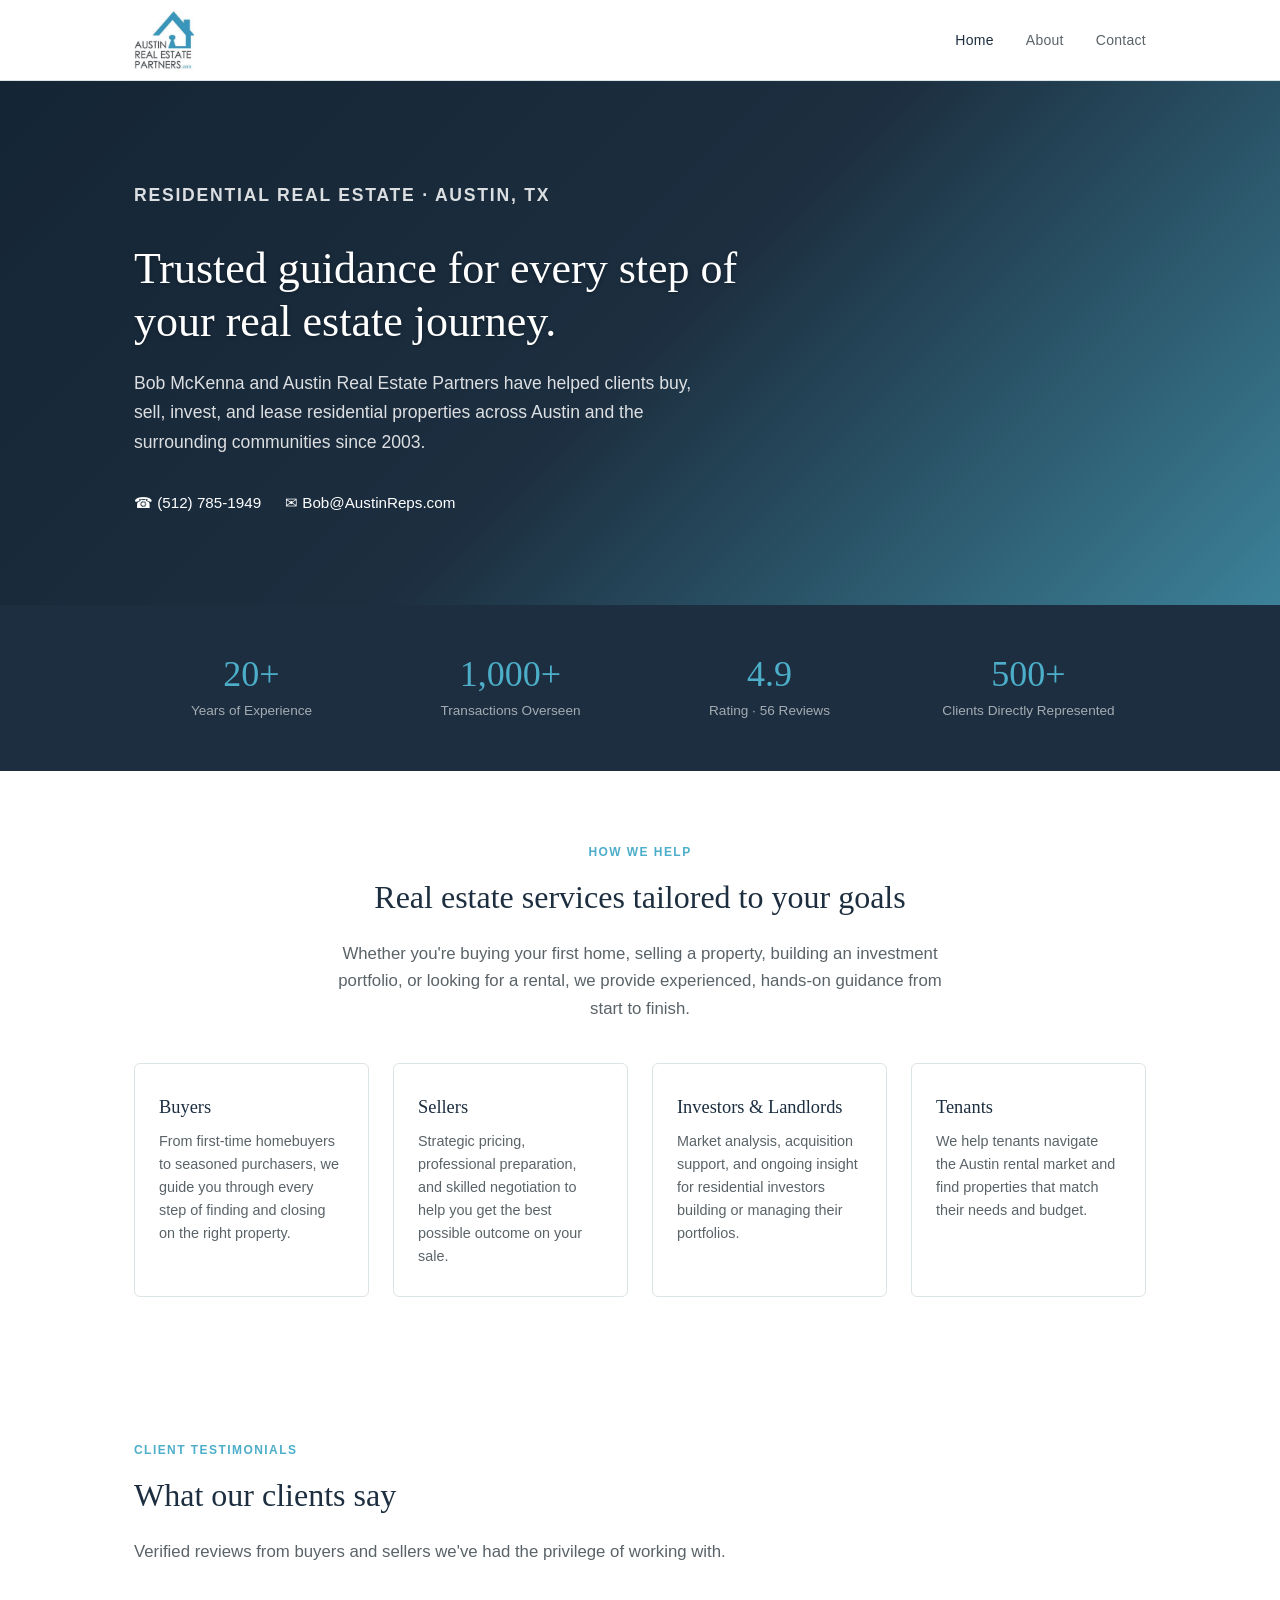
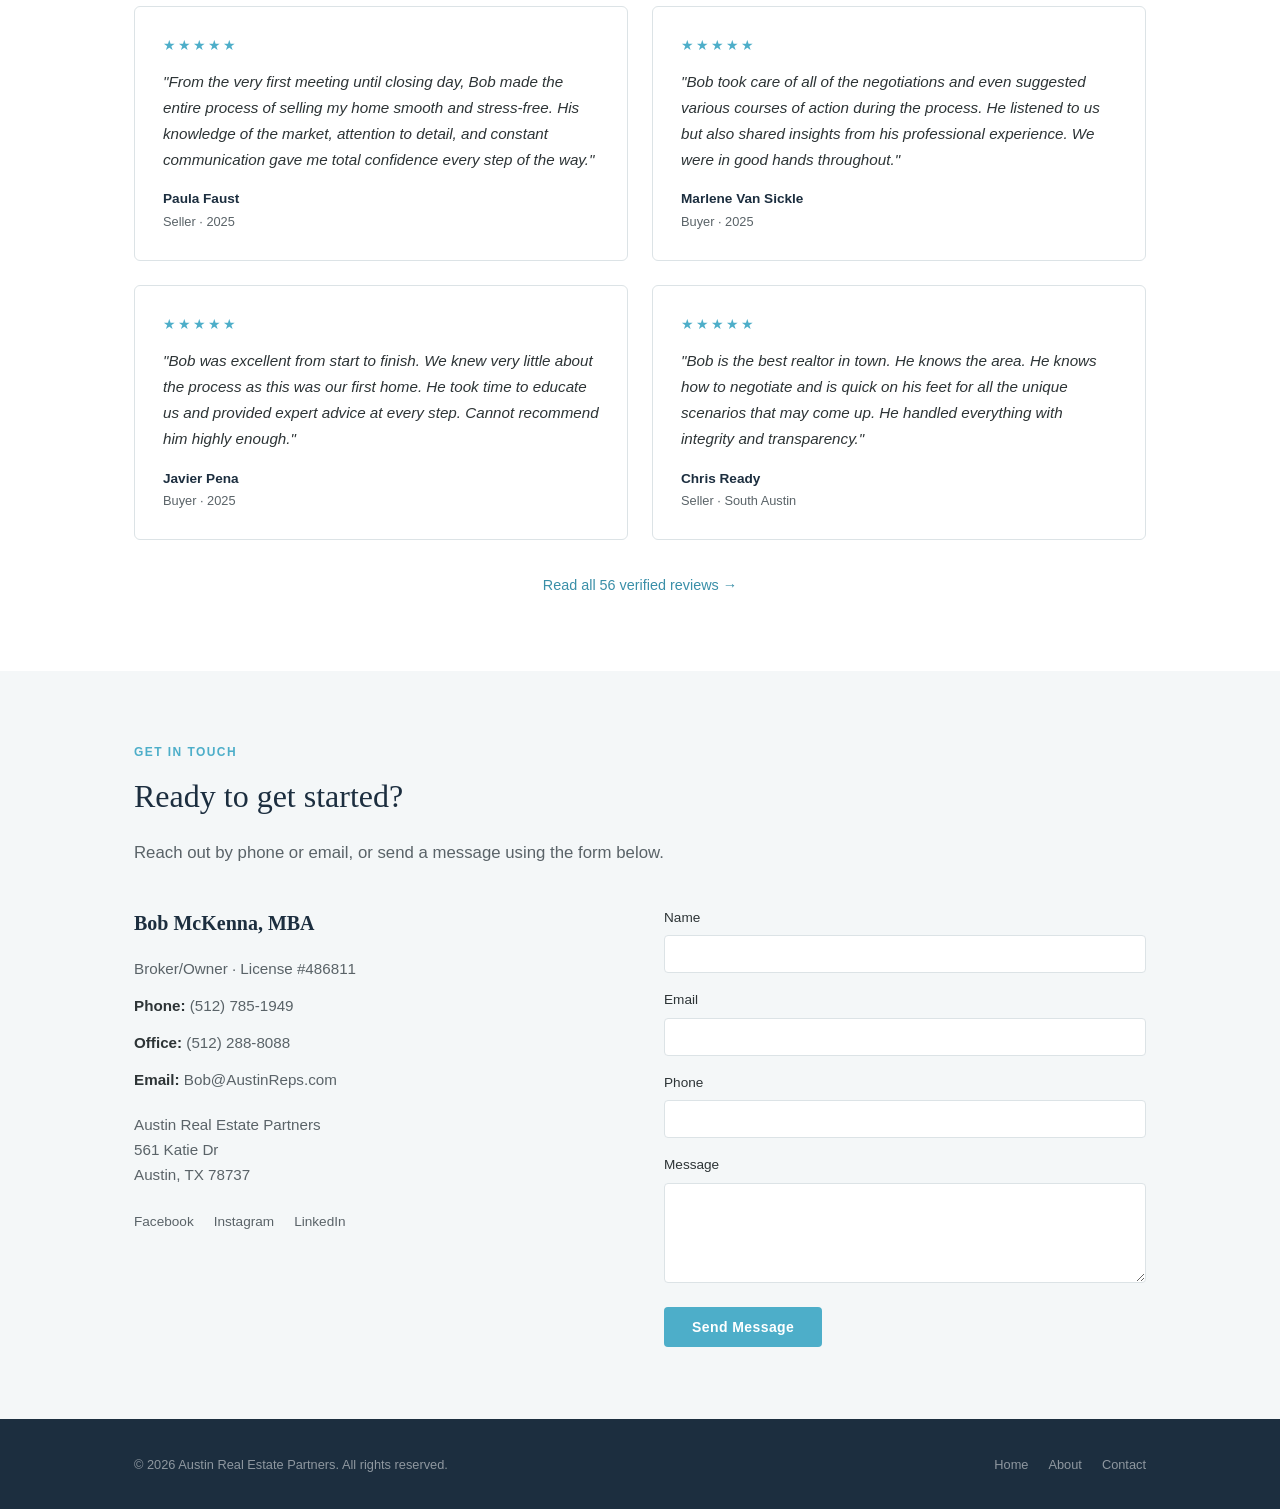
==== index.html @ 67645001 "Initial site for Austin Real Estate Partners Static two-page website (home + about) for Bob McKenna'" ====
<!DOCTYPE html>
<html lang="en">
<head>
  <meta charset="UTF-8">
  <meta name="viewport" content="width=device-width, initial-scale=1.0">
  <title>Austin Real Estate Partners | Bob McKenna, Broker</title>
  <meta name="description" content="Austin Real Estate Partners — Residential real estate brokerage serving Austin and surrounding areas. Broker Bob McKenna brings 20+ years of experience helping buyers, sellers, investors, and tenants.">
  <link rel="stylesheet" href="css/styles.css">
</head>
<body>

  <!-- Header -->
  <header class="site-header">
    <div class="container">
      <a href="index.html" class="logo-link">
        <img src="images/logo.png" alt="Austin Real Estate Partners" class="logo-img">
      </a>
      <button class="nav-toggle" onclick="document.querySelector('.nav-links').classList.toggle('open')" aria-label="Toggle navigation">
        <span></span><span></span><span></span>
      </button>
      <ul class="nav-links">
        <li><a href="index.html" class="active">Home</a></li>
        <li><a href="about.html">About</a></li>
        <li><a href="#contact">Contact</a></li>
      </ul>
    </div>
  </header>

  <!-- Hero -->
  <section class="hero">
    <div class="container">
      <div class="hero-inner">
        <p class="hero-label">Residential Real Estate &middot; Austin, TX</p>
        <h1>Trusted guidance for every step of your real estate journey.</h1>
        <p>Bob McKenna and Austin Real Estate Partners have helped clients buy, sell, invest, and lease residential properties across Austin and the surrounding communities since 2003.</p>
        <div class="hero-contact">
          <a href="tel:5127851949">&#9742; (512) 785-1949</a>
          <a href="mailto:Bob@AustinReps.com">&#9993; Bob@AustinReps.com</a>
        </div>
      </div>
    </div>
  </section>

  <!-- Stats -->
  <section class="section--dark">
    <div class="container">
      <div class="stats-bar">
        <div class="stat-item">
          <div class="stat-number">20+</div>
          <div class="stat-label">Years of Experience</div>
        </div>
        <div class="stat-item">
          <div class="stat-number">1,000+</div>
          <div class="stat-label">Transactions Overseen</div>
        </div>
        <div class="stat-item">
          <div class="stat-number">4.9</div>
          <div class="stat-label">Rating &middot; 56 Reviews</div>
        </div>
        <div class="stat-item">
          <div class="stat-number">500+</div>
          <div class="stat-label">Clients Directly Represented</div>
        </div>
      </div>
    </div>
  </section>

  <!-- Services -->
  <section class="section">
    <div class="container">
      <p class="section-label" style="text-align:center;">How We Help</p>
      <h2 class="section-title" style="text-align:center;">Real estate services tailored to your goals</h2>
      <p class="section-subtitle" style="text-align:center; margin-left:auto; margin-right:auto;">Whether you're buying your first home, selling a property, building an investment portfolio, or looking for a rental, we provide experienced, hands-on guidance from start to finish.</p>
      <div class="services-grid">
        <div class="service-card">
          <h3>Buyers</h3>
          <p>From first-time homebuyers to seasoned purchasers, we guide you through every step of finding and closing on the right property.</p>
        </div>
        <div class="service-card">
          <h3>Sellers</h3>
          <p>Strategic pricing, professional preparation, and skilled negotiation to help you get the best possible outcome on your sale.</p>
        </div>
        <div class="service-card">
          <h3>Investors &amp; Landlords</h3>
          <p>Market analysis, acquisition support, and ongoing insight for residential investors building or managing their portfolios.</p>
        </div>
        <div class="service-card">
          <h3>Tenants</h3>
          <p>We help tenants navigate the Austin rental market and find properties that match their needs and budget.</p>
        </div>
      </div>
    </div>
  </section>

  <!-- Testimonials -->
  <section class="section">
    <div class="container">
      <p class="section-label">Client Testimonials</p>
      <h2 class="section-title">What our clients say</h2>
      <p class="section-subtitle">Verified reviews from buyers and sellers we've had the privilege of working with.</p>
      <div class="testimonials-grid">
        <div class="testimonial">
          <div class="testimonial-stars">&#9733;&#9733;&#9733;&#9733;&#9733;</div>
          <p class="testimonial-text">"From the very first meeting until closing day, Bob made the entire process of selling my home smooth and stress-free. His knowledge of the market, attention to detail, and constant communication gave me total confidence every step of the way."</p>
          <p class="testimonial-author">Paula Faust</p>
          <p class="testimonial-role">Seller &middot; 2025</p>
        </div>
        <div class="testimonial">
          <div class="testimonial-stars">&#9733;&#9733;&#9733;&#9733;&#9733;</div>
          <p class="testimonial-text">"Bob took care of all of the negotiations and even suggested various courses of action during the process. He listened to us but also shared insights from his professional experience. We were in good hands throughout."</p>
          <p class="testimonial-author">Marlene Van Sickle</p>
          <p class="testimonial-role">Buyer &middot; 2025</p>
        </div>
        <div class="testimonial">
          <div class="testimonial-stars">&#9733;&#9733;&#9733;&#9733;&#9733;</div>
          <p class="testimonial-text">"Bob was excellent from start to finish. We knew very little about the process as this was our first home. He took time to educate us and provided expert advice at every step. Cannot recommend him highly enough."</p>
          <p class="testimonial-author">Javier Pena</p>
          <p class="testimonial-role">Buyer &middot; 2025</p>
        </div>
        <div class="testimonial">
          <div class="testimonial-stars">&#9733;&#9733;&#9733;&#9733;&#9733;</div>
          <p class="testimonial-text">"Bob is the best realtor in town. He knows the area. He knows how to negotiate and is quick on his feet for all the unique scenarios that may come up. He handled everything with integrity and transparency."</p>
          <p class="testimonial-author">Chris Ready</p>
          <p class="testimonial-role">Seller &middot; South Austin</p>
        </div>
      </div>
      <div class="testimonials-cta">
        <a href="https://profile.realsatisfied.com/Bob-McKenna" target="_blank" rel="noopener">Read all 56 verified reviews &rarr;</a>
      </div>
    </div>
  </section>

  <!-- Contact -->
  <section class="section section--alt" id="contact">
    <div class="container">
      <p class="section-label">Get in Touch</p>
      <h2 class="section-title">Ready to get started?</h2>
      <p class="section-subtitle">Reach out by phone or email, or send a message using the form below.</p>
      <div class="contact-grid">
        <div class="contact-info">
          <h3>Bob McKenna, MBA</h3>
          <p class="contact-detail">Broker/Owner &middot; License #486811</p>
          <p class="contact-detail">
            <strong>Phone:</strong> <a href="tel:5127851949">(512) 785-1949</a>
          </p>
          <p class="contact-detail">
            <strong>Office:</strong> <a href="tel:5122888088">(512) 288-8088</a>
          </p>
          <p class="contact-detail">
            <strong>Email:</strong> <a href="mailto:Bob@AustinReps.com">Bob@AustinReps.com</a>
          </p>
          <p class="contact-detail" style="margin-top: 20px;">
            Austin Real Estate Partners<br>
            561 Katie Dr<br>
            Austin, TX 78737
          </p>
          <div class="social-links">
            <a href="https://www.facebook.com/austinreps" target="_blank" rel="noopener">Facebook</a>
            <a href="https://www.instagram.com/austinrealestatepartners/" target="_blank" rel="noopener">Instagram</a>
            <a href="https://www.linkedin.com/in/mckennabob/" target="_blank" rel="noopener">LinkedIn</a>
          </div>
        </div>
        <div>
          <form class="contact-form" action="https://formsubmit.co/Bob@AustinReps.com" method="POST">
            <input type="hidden" name="_subject" value="New inquiry from AustinReps.com">
            <input type="hidden" name="_captcha" value="false">
            <label for="name">Name</label>
            <input type="text" id="name" name="name" required>
            <label for="email">Email</label>
            <input type="email" id="email" name="email" required>
            <label for="phone">Phone</label>
            <input type="tel" id="phone" name="phone">
            <label for="message">Message</label>
            <textarea id="message" name="message"></textarea>
            <button type="submit" class="btn">Send Message</button>
          </form>
        </div>
      </div>
    </div>
  </section>

  <!-- Footer -->
  <footer class="site-footer">
    <div class="container">
      <div class="footer-inner">
        <p class="footer-text">&copy; 2026 Austin Real Estate Partners. All rights reserved.</p>
        <ul class="footer-links">
          <li><a href="index.html">Home</a></li>
          <li><a href="about.html">About</a></li>
          <li><a href="#contact">Contact</a></li>
        </ul>
      </div>
    </div>
  </footer>

</body>
</html>
---- css/styles.css ----
/* ===================================
   Austin Real Estate Partners
   =================================== */

:root {
  --teal: #4DAEC9;
  --teal-dark: #3A8FA8;
  --teal-light: #e8f4f8;
  --navy: #1c2e3f;
  --navy-light: #2a4560;
  --text: #2d3436;
  --text-light: #5a6368;
  --bg: #ffffff;
  --bg-alt: #f4f7f8;
  --border: #dce3e6;
  --max-width: 1060px;
  --font-sans: -apple-system, BlinkMacSystemFont, 'Segoe UI', Roboto, 'Helvetica Neue', Arial, sans-serif;
  --font-serif: Georgia, 'Times New Roman', Times, serif;
}

/* Reset */
*, *::before, *::after { box-sizing: border-box; margin: 0; padding: 0; }
html { scroll-behavior: smooth; }

body {
  font-family: var(--font-sans);
  color: var(--text);
  line-height: 1.65;
  background: var(--bg);
  -webkit-font-smoothing: antialiased;
}

img { max-width: 100%; display: block; }

a { color: var(--teal-dark); text-decoration: none; }
a:hover { color: var(--teal); }

/* ---- Layout ---- */

.container {
  max-width: var(--max-width);
  margin: 0 auto;
  padding: 0 24px;
}

.section { padding: 72px 0; }
.section--alt { background: var(--bg-alt); }
.section--dark {
  background: var(--navy);
  color: #fff;
}

.section-label {
  font-family: var(--font-sans);
  font-size: 0.75rem;
  font-weight: 600;
  letter-spacing: 0.12em;
  text-transform: uppercase;
  color: var(--teal);
  margin-bottom: 8px;
}

.section-title {
  font-family: var(--font-serif);
  font-size: 2rem;
  font-weight: 400;
  color: var(--navy);
  margin-bottom: 16px;
}

.section--dark .section-title {
  color: #fff;
}

.section-subtitle {
  color: var(--text-light);
  font-size: 1.05rem;
  max-width: 620px;
  margin-bottom: 40px;
}

.section--dark .section-subtitle {
  color: rgba(255,255,255,0.7);
}

/* ---- Header / Nav ---- */

.site-header {
  background: var(--bg);
  border-bottom: 1px solid var(--border);
  position: sticky;
  top: 0;
  z-index: 100;
}

.site-header .container {
  display: flex;
  align-items: center;
  justify-content: space-between;
  height: 80px;
}

.logo-link {
  display: flex;
  align-items: center;
}

.logo-img {
  height: 60px;
  width: auto;
}

.nav-links {
  list-style: none;
  display: flex;
  gap: 32px;
}

.nav-links a {
  font-size: 0.875rem;
  font-weight: 500;
  color: var(--text-light);
  letter-spacing: 0.02em;
  transition: color 0.2s;
}

.nav-links a:hover,
.nav-links a.active {
  color: var(--navy);
}

.nav-toggle {
  display: none;
  background: none;
  border: none;
  cursor: pointer;
  padding: 8px;
}

.nav-toggle span {
  display: block;
  width: 22px;
  height: 2px;
  background: var(--text);
  margin: 5px 0;
  transition: 0.2s;
}

/* ---- Hero (Photo Background) ---- */

.hero {
  position: relative;
  padding: 100px 0 90px;
  background-color: var(--navy);
  background-image:
    linear-gradient(135deg, rgba(20,36,52,0.93) 0%, rgba(28,46,63,0.8) 50%, rgba(77,174,201,0.65) 100%),
    url('https://images.unsplash.com/photo-1531218150217-54595bc2b934?auto=format&fit=crop&w=1600&q=80');
  background-size: cover;
  background-position: center 40%;
  color: #fff;
}

.hero-inner {
  max-width: 640px;
}

.hero-label {
  font-size: 0.8rem;
  font-weight: 600;
  letter-spacing: 0.1em;
  text-transform: uppercase;
  color: var(--teal);
  margin-bottom: 16px;
}

.hero h1 {
  font-family: var(--font-serif);
  font-size: 2.75rem;
  font-weight: 400;
  line-height: 1.2;
  color: #fff;
  margin-bottom: 20px;
  text-shadow: 0 1px 4px rgba(0,0,0,0.3);
}

.hero p {
  font-size: 1.1rem;
  color: rgba(255,255,255,0.85);
  line-height: 1.7;
  margin-bottom: 32px;
  max-width: 560px;
}

.hero-contact {
  display: flex;
  flex-wrap: wrap;
  gap: 24px;
  align-items: center;
}

.hero-contact a {
  font-size: 0.95rem;
  font-weight: 500;
  color: #fff;
  display: inline-flex;
  align-items: center;
  gap: 6px;
  transition: color 0.2s;
}

.hero-contact a:hover {
  color: var(--teal);
}

/* ---- Buttons ---- */

.btn {
  display: inline-block;
  padding: 12px 28px;
  background: var(--teal);
  color: #fff;
  font-size: 0.875rem;
  font-weight: 600;
  letter-spacing: 0.03em;
  border: none;
  border-radius: 4px;
  cursor: pointer;
  transition: background 0.2s;
}

.btn:hover {
  background: var(--teal-dark);
  color: #fff;
}

.btn--dark {
  background: var(--navy);
}

.btn--dark:hover {
  background: var(--navy-light);
  color: #fff;
}

/* ---- Stats Bar ---- */

.stats-bar {
  display: grid;
  grid-template-columns: repeat(4, 1fr);
  gap: 24px;
  text-align: center;
  padding: 48px 0;
}

.stat-item {
  padding: 0 16px;
}

.stat-number {
  font-family: var(--font-serif);
  font-size: 2.25rem;
  color: var(--teal);
  font-weight: 400;
  line-height: 1.2;
}

.stat-label {
  font-size: 0.85rem;
  color: var(--text-light);
  margin-top: 4px;
}

.section--dark .stat-label {
  color: rgba(255,255,255,0.6);
}

/* ---- Services Grid ---- */

.services-grid {
  display: grid;
  grid-template-columns: repeat(4, 1fr);
  gap: 24px;
}

.service-card {
  padding: 28px 24px;
  border: 1px solid var(--border);
  border-radius: 6px;
  background: var(--bg);
  transition: border-color 0.2s, box-shadow 0.2s;
}

.service-card:hover {
  border-color: var(--teal);
  box-shadow: 0 4px 16px rgba(77,174,201,0.1);
}

.service-card h3 {
  font-family: var(--font-serif);
  font-size: 1.15rem;
  font-weight: 400;
  color: var(--navy);
  margin-bottom: 8px;
}

.service-card p {
  font-size: 0.9rem;
  color: var(--text-light);
  line-height: 1.6;
}

/* ---- Testimonials ---- */

.testimonials-grid {
  display: grid;
  grid-template-columns: repeat(2, 1fr);
  gap: 24px;
}

.testimonial {
  padding: 28px;
  border: 1px solid var(--border);
  border-radius: 6px;
  background: var(--bg);
}

.testimonial-text {
  font-size: 0.95rem;
  color: var(--text);
  line-height: 1.7;
  margin-bottom: 16px;
  font-style: italic;
}

.testimonial-author {
  font-size: 0.85rem;
  font-weight: 600;
  color: var(--navy);
}

.testimonial-role {
  font-size: 0.8rem;
  color: var(--text-light);
}

.testimonial-stars {
  color: var(--teal);
  font-size: 0.85rem;
  margin-bottom: 12px;
  letter-spacing: 2px;
}

.testimonials-cta {
  text-align: center;
  margin-top: 32px;
}

.testimonials-cta a {
  font-size: 0.9rem;
  font-weight: 500;
  color: var(--teal-dark);
  border-bottom: 1px solid transparent;
}

.testimonials-cta a:hover {
  border-bottom-color: var(--teal-dark);
}


/* ---- Contact Section ---- */

.contact-grid {
  display: grid;
  grid-template-columns: 1fr 1fr;
  gap: 48px;
}

.contact-info h3 {
  font-family: var(--font-serif);
  font-size: 1.25rem;
  color: var(--navy);
  margin-bottom: 16px;
}

.contact-detail {
  margin-bottom: 12px;
  font-size: 0.95rem;
  color: var(--text-light);
}

.contact-detail strong {
  color: var(--text);
  font-weight: 600;
}

.contact-detail a {
  color: var(--text-light);
}

.contact-detail a:hover {
  color: var(--teal);
}

.social-links {
  display: flex;
  gap: 20px;
  margin-top: 24px;
}

.social-links a {
  font-size: 0.85rem;
  font-weight: 500;
  color: var(--text-light);
  border-bottom: 1px solid transparent;
  padding-bottom: 1px;
}

.social-links a:hover {
  color: var(--teal-dark);
  border-bottom-color: var(--teal-dark);
}

/* ---- Contact Form ---- */

.contact-form label {
  display: block;
  font-size: 0.85rem;
  font-weight: 500;
  color: var(--text);
  margin-bottom: 6px;
}

.contact-form input,
.contact-form textarea {
  width: 100%;
  padding: 10px 14px;
  border: 1px solid var(--border);
  border-radius: 4px;
  font-family: var(--font-sans);
  font-size: 0.9rem;
  color: var(--text);
  background: var(--bg);
  margin-bottom: 16px;
  transition: border-color 0.2s;
}

.contact-form input:focus,
.contact-form textarea:focus {
  outline: none;
  border-color: var(--teal);
}

.contact-form textarea {
  height: 100px;
  resize: vertical;
}

/* ---- About Page ---- */

.about-hero {
  position: relative;
  padding: 72px 0 64px;
  background-color: var(--navy);
  background-image:
    linear-gradient(135deg, rgba(20,36,52,0.94) 0%, rgba(28,46,63,0.85) 50%, rgba(77,174,201,0.7) 100%),
    url('https://images.unsplash.com/photo-1570129477492-45c003edd2be?auto=format&fit=crop&w=1600&q=80');
  background-size: cover;
  background-position: center 60%;
  color: #fff;
}

.about-hero h1 {
  font-family: var(--font-serif);
  font-size: 2.5rem;
  font-weight: 400;
  color: #fff;
  margin-bottom: 16px;
  text-shadow: 0 1px 4px rgba(0,0,0,0.3);
}

.about-hero p {
  font-size: 1.05rem;
  color: rgba(255,255,255,0.8);
  max-width: 600px;
  line-height: 1.7;
}

.about-hero .hero-label {
  color: var(--teal);
}

/* About Bio with photo (float wrap) */

.about-photo {
  float: left;
  width: 240px;
  margin: 0 32px 20px 0;
  border-radius: 6px;
  overflow: hidden;
  box-shadow: 0 8px 24px rgba(0,0,0,0.1);
}

.about-photo img {
  width: 100%;
  height: auto;
  display: block;
}

.about-bio::after {
  content: "";
  display: table;
  clear: both;
}

.about-bio h2,
.about-content h2 {
  font-family: var(--font-serif);
  font-size: 1.5rem;
  font-weight: 400;
  color: var(--navy);
  margin-bottom: 12px;
  margin-top: 32px;
}

.about-bio h2:first-of-type {
  margin-top: 0;
}

.about-content h2:first-child {
  margin-top: 0;
}

.about-bio p,
.about-content p {
  font-size: 0.95rem;
  color: var(--text-light);
  line-height: 1.75;
  margin-bottom: 16px;
}

/* Credentials */

.credentials-grid {
  display: grid;
  grid-template-columns: 1fr 1fr;
  gap: 32px;
}

.credential-group h3 {
  font-size: 0.8rem;
  font-weight: 600;
  letter-spacing: 0.1em;
  text-transform: uppercase;
  color: var(--teal);
  margin-bottom: 10px;
}

.credential-group ul {
  list-style: none;
}

.credential-group li {
  font-size: 0.9rem;
  color: var(--text-light);
  padding: 5px 0;
  border-bottom: 1px solid var(--bg-alt);
}

/* Areas Served */

.areas-text {
  font-size: 1rem;
  color: var(--text-light);
  line-height: 1.8;
  margin-top: 8px;
}

/* ---- CTA Banner ---- */

.cta-banner {
  position: relative;
  padding: 64px 0;
  background-color: var(--navy);
  background-image:
    linear-gradient(135deg, rgba(20,36,52,0.93) 0%, rgba(28,46,63,0.85) 50%, rgba(77,174,201,0.7) 100%),
    url('https://images.unsplash.com/photo-1531218150217-54595bc2b934?auto=format&fit=crop&w=1600&q=80');
  background-size: cover;
  background-position: center 70%;
  text-align: center;
  color: #fff;
}

.cta-banner .section-title {
  color: #fff;
  margin-bottom: 12px;
}

.cta-banner p {
  color: rgba(255,255,255,0.75);
  margin-bottom: 24px;
  font-size: 1.05rem;
}

/* ---- Footer ---- */

.site-footer {
  background: var(--navy);
  padding: 32px 0;
  color: rgba(255,255,255,0.5);
}

.footer-inner {
  display: flex;
  justify-content: space-between;
  align-items: center;
  flex-wrap: wrap;
  gap: 16px;
}

.footer-text {
  font-size: 0.8rem;
}

.footer-links {
  display: flex;
  gap: 20px;
  list-style: none;
}

.footer-links a {
  font-size: 0.8rem;
  color: rgba(255,255,255,0.5);
}

.footer-links a:hover {
  color: var(--teal);
}

/* ---- Responsive ---- */

@media (max-width: 900px) {
  .services-grid {
    grid-template-columns: repeat(2, 1fr);
  }

  .stats-bar {
    grid-template-columns: repeat(2, 1fr);
    gap: 32px;
  }

  .testimonials-grid {
    grid-template-columns: 1fr;
  }

  .contact-grid {
    grid-template-columns: 1fr;
    gap: 32px;
  }

  .credentials-grid {
    grid-template-columns: 1fr;
  }

  .about-photo {
    width: 200px;
  }
}

@media (max-width: 640px) {
  .nav-links {
    display: none;
    position: absolute;
    top: 80px;
    left: 0;
    right: 0;
    background: var(--bg);
    border-bottom: 1px solid var(--border);
    flex-direction: column;
    padding: 16px 24px;
    gap: 16px;
  }

  .nav-links.open {
    display: flex;
  }

  .nav-toggle {
    display: block;
  }

  .hero {
    padding: 64px 0 56px;
  }

  .hero h1 {
    font-size: 2rem;
  }

  .hero p {
    font-size: 1rem;
  }

  .about-hero h1 {
    font-size: 1.85rem;
  }

  .section {
    padding: 48px 0;
  }

  .section-title {
    font-size: 1.65rem;
  }

  .services-grid {
    grid-template-columns: 1fr;
  }

  .stats-bar {
    grid-template-columns: 1fr 1fr;
    gap: 24px;
  }

  .hero-contact {
    flex-direction: column;
    align-items: flex-start;
    gap: 12px;
  }

  .about-photo {
    float: none;
    width: 200px;
    margin: 0 auto 24px;
  }

  .footer-inner {
    flex-direction: column;
    text-align: center;
  }

}
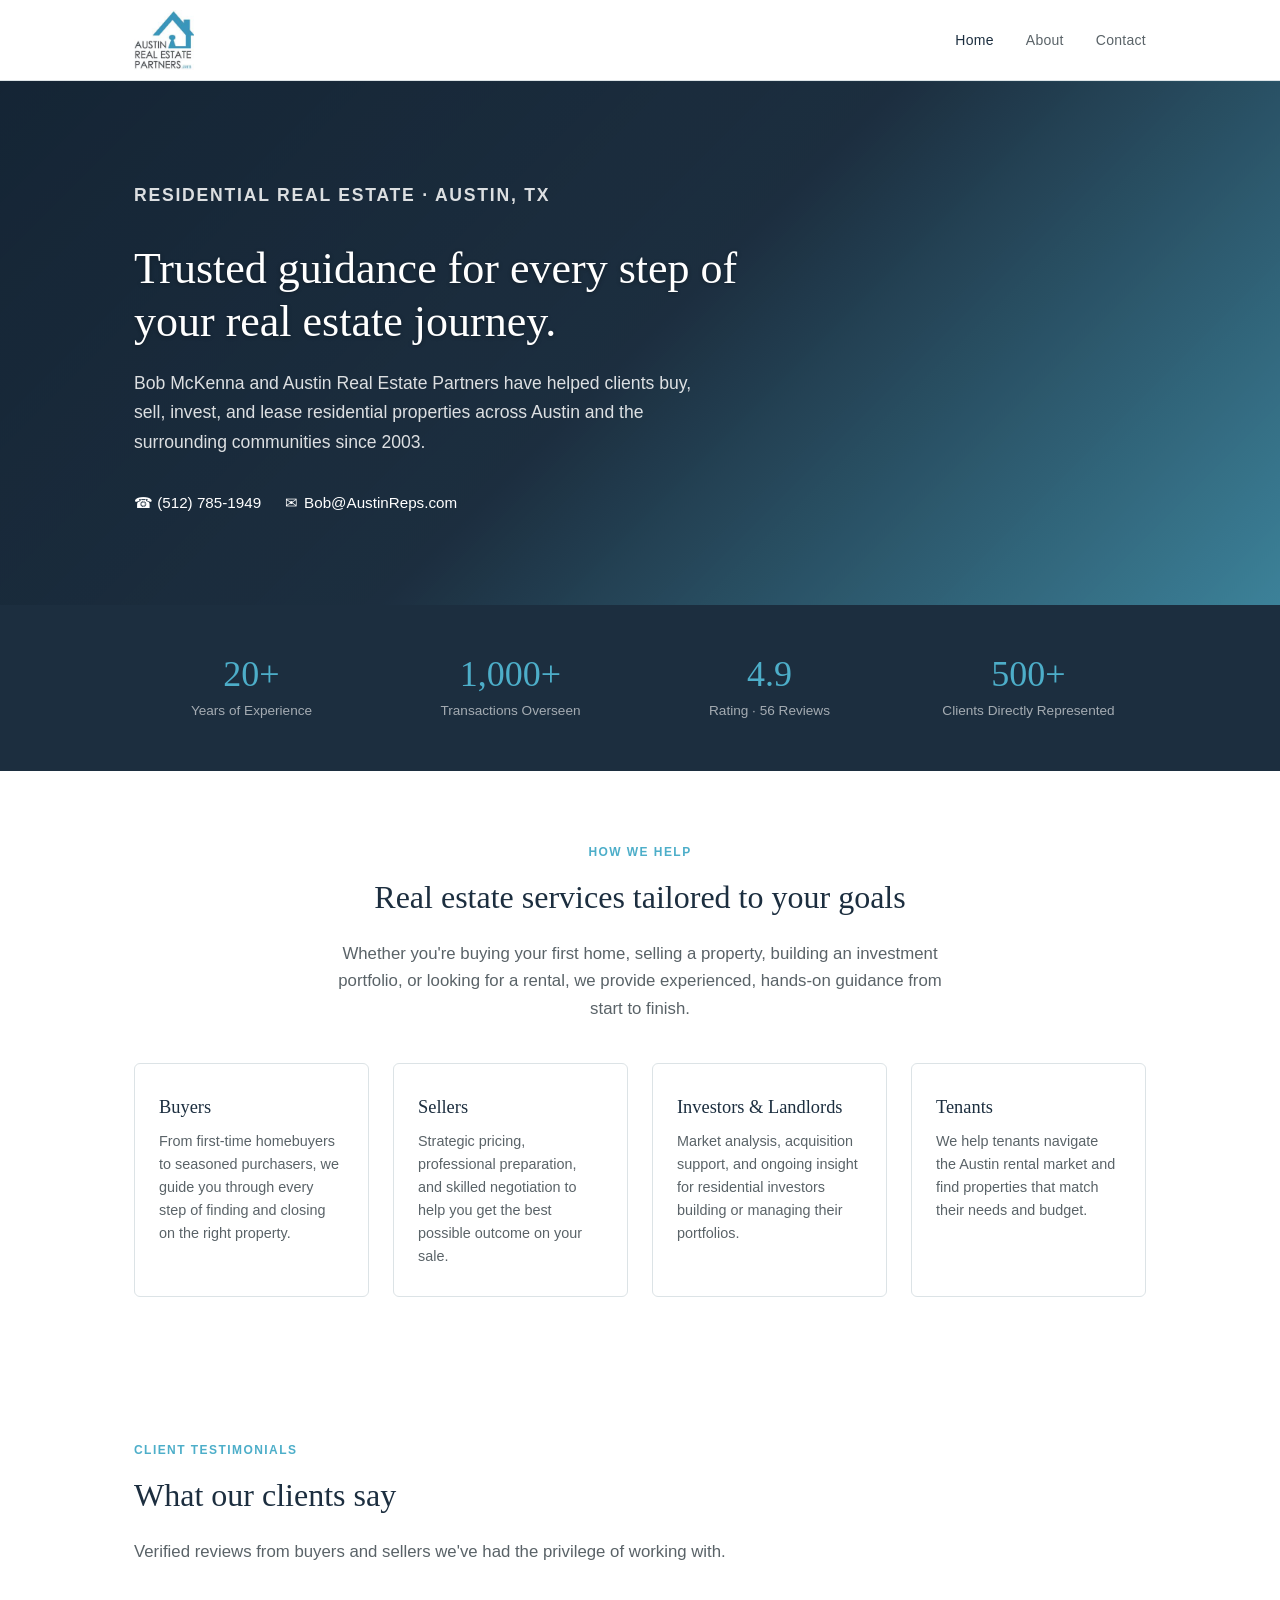
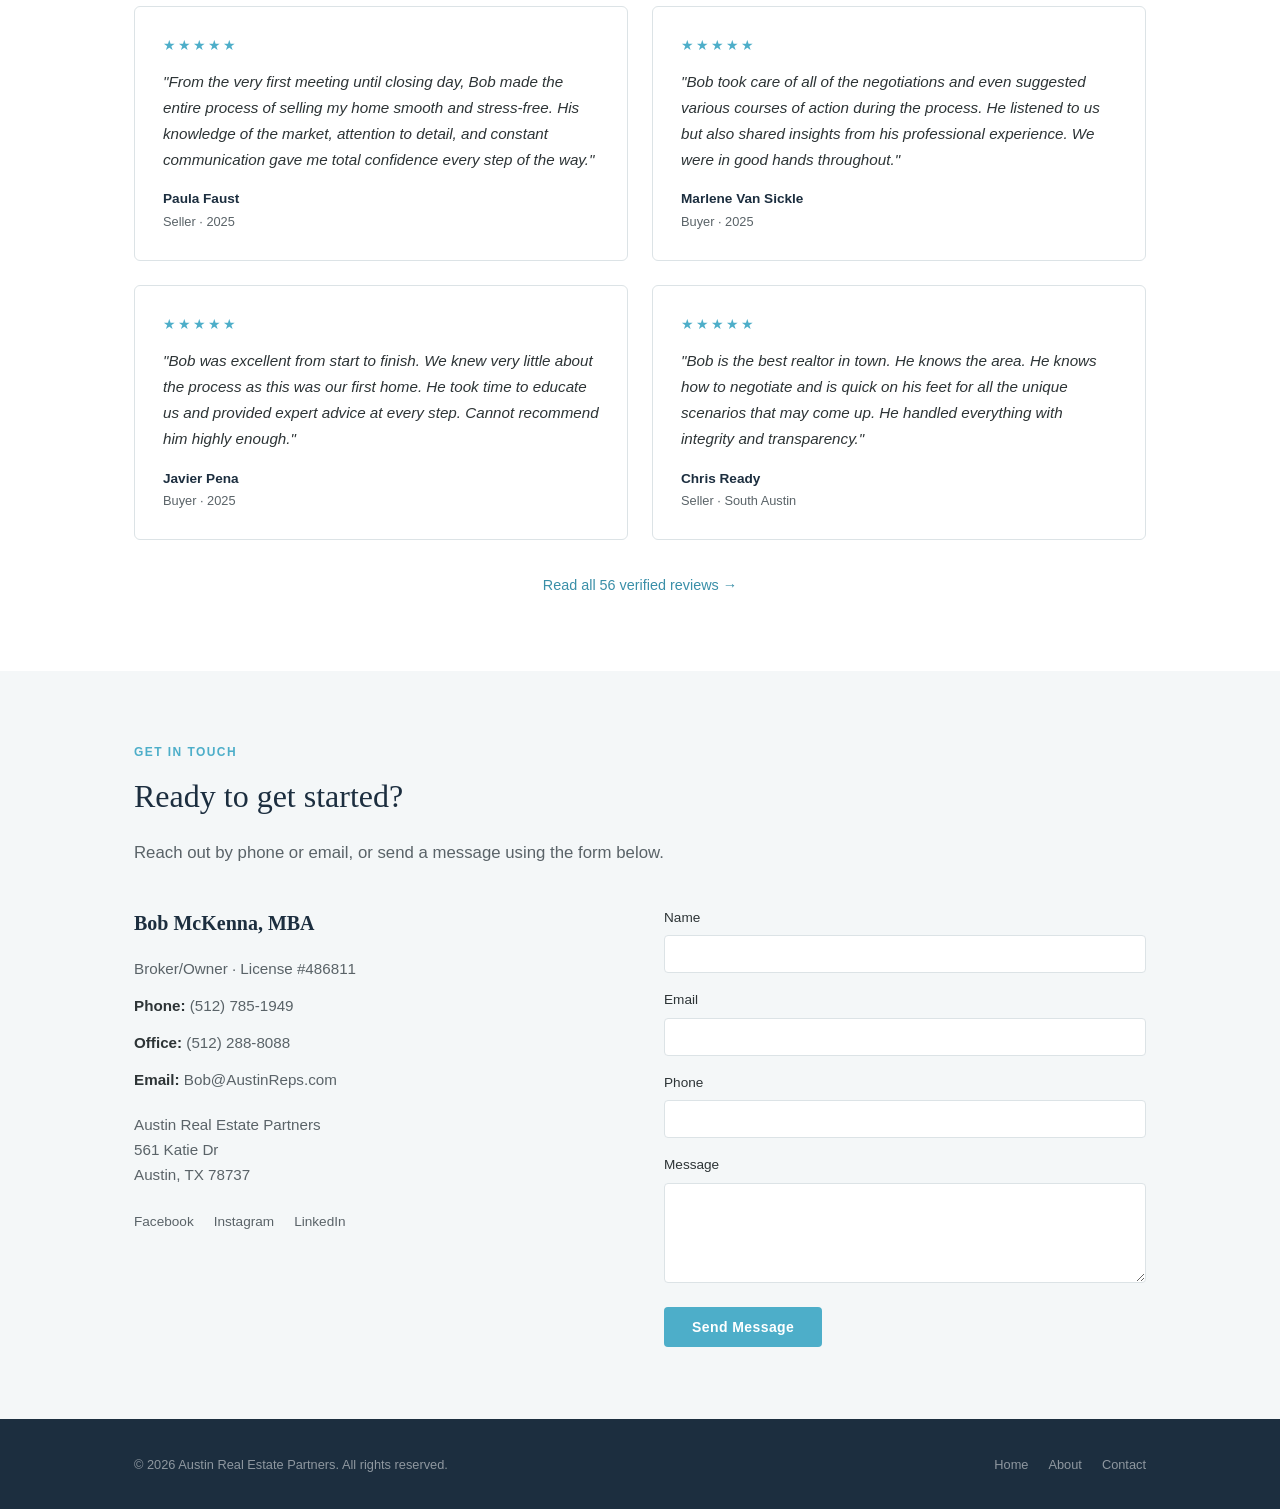
==== commit 8acc41cf: "Add CNAME for austinreps.com and obfuscate email from scrapers Email is assembled via JS so it never" ====
--- a/index.html
+++ b/index.html
@@ -35,7 +35,7 @@
         <p>Bob McKenna and Austin Real Estate Partners have helped clients buy, sell, invest, and lease residential properties across Austin and the surrounding communities since 2003.</p>
         <div class="hero-contact">
           <a href="tel:5127851949">&#9742; (512) 785-1949</a>
-          <a href="mailto:Bob@AustinReps.com">&#9993; Bob@AustinReps.com</a>
+          <a id="hero-email" href="#">&#9993; <span id="hero-email-text"></span></a>
         </div>
       </div>
     </div>
@@ -147,7 +147,7 @@
             <strong>Office:</strong> <a href="tel:5122888088">(512) 288-8088</a>
           </p>
           <p class="contact-detail">
-            <strong>Email:</strong> <a href="mailto:Bob@AustinReps.com">Bob@AustinReps.com</a>
+            <strong>Email:</strong> <a id="contact-email" href="#"></a>
           </p>
           <p class="contact-detail" style="margin-top: 20px;">
             Austin Real Estate Partners<br>
@@ -161,7 +161,7 @@
           </div>
         </div>
         <div>
-          <form class="contact-form" action="https://formsubmit.co/Bob@AustinReps.com" method="POST">
+          <form id="contact-form" class="contact-form" action="#" method="POST">
             <input type="hidden" name="_subject" value="New inquiry from AustinReps.com">
             <input type="hidden" name="_captcha" value="false">
             <label for="name">Name</label>
@@ -193,5 +193,17 @@
     </div>
   </footer>
 
+  <script>
+    (function(){
+      var u='Bob',d='AustinReps',t='com',e=u+'@'+d+'.'+t;
+      var ml='mai'+'lto:'+e;
+      var h=document.getElementById('hero-email');
+      if(h){h.href=ml;document.getElementById('hero-email-text').textContent=e;}
+      var c=document.getElementById('contact-email');
+      if(c){c.href=ml;c.textContent=e;}
+      var f=document.getElementById('contact-form');
+      if(f){f.action='https://formsubmit.co/'+e;}
+    })();
+  </script>
 </body>
 </html>
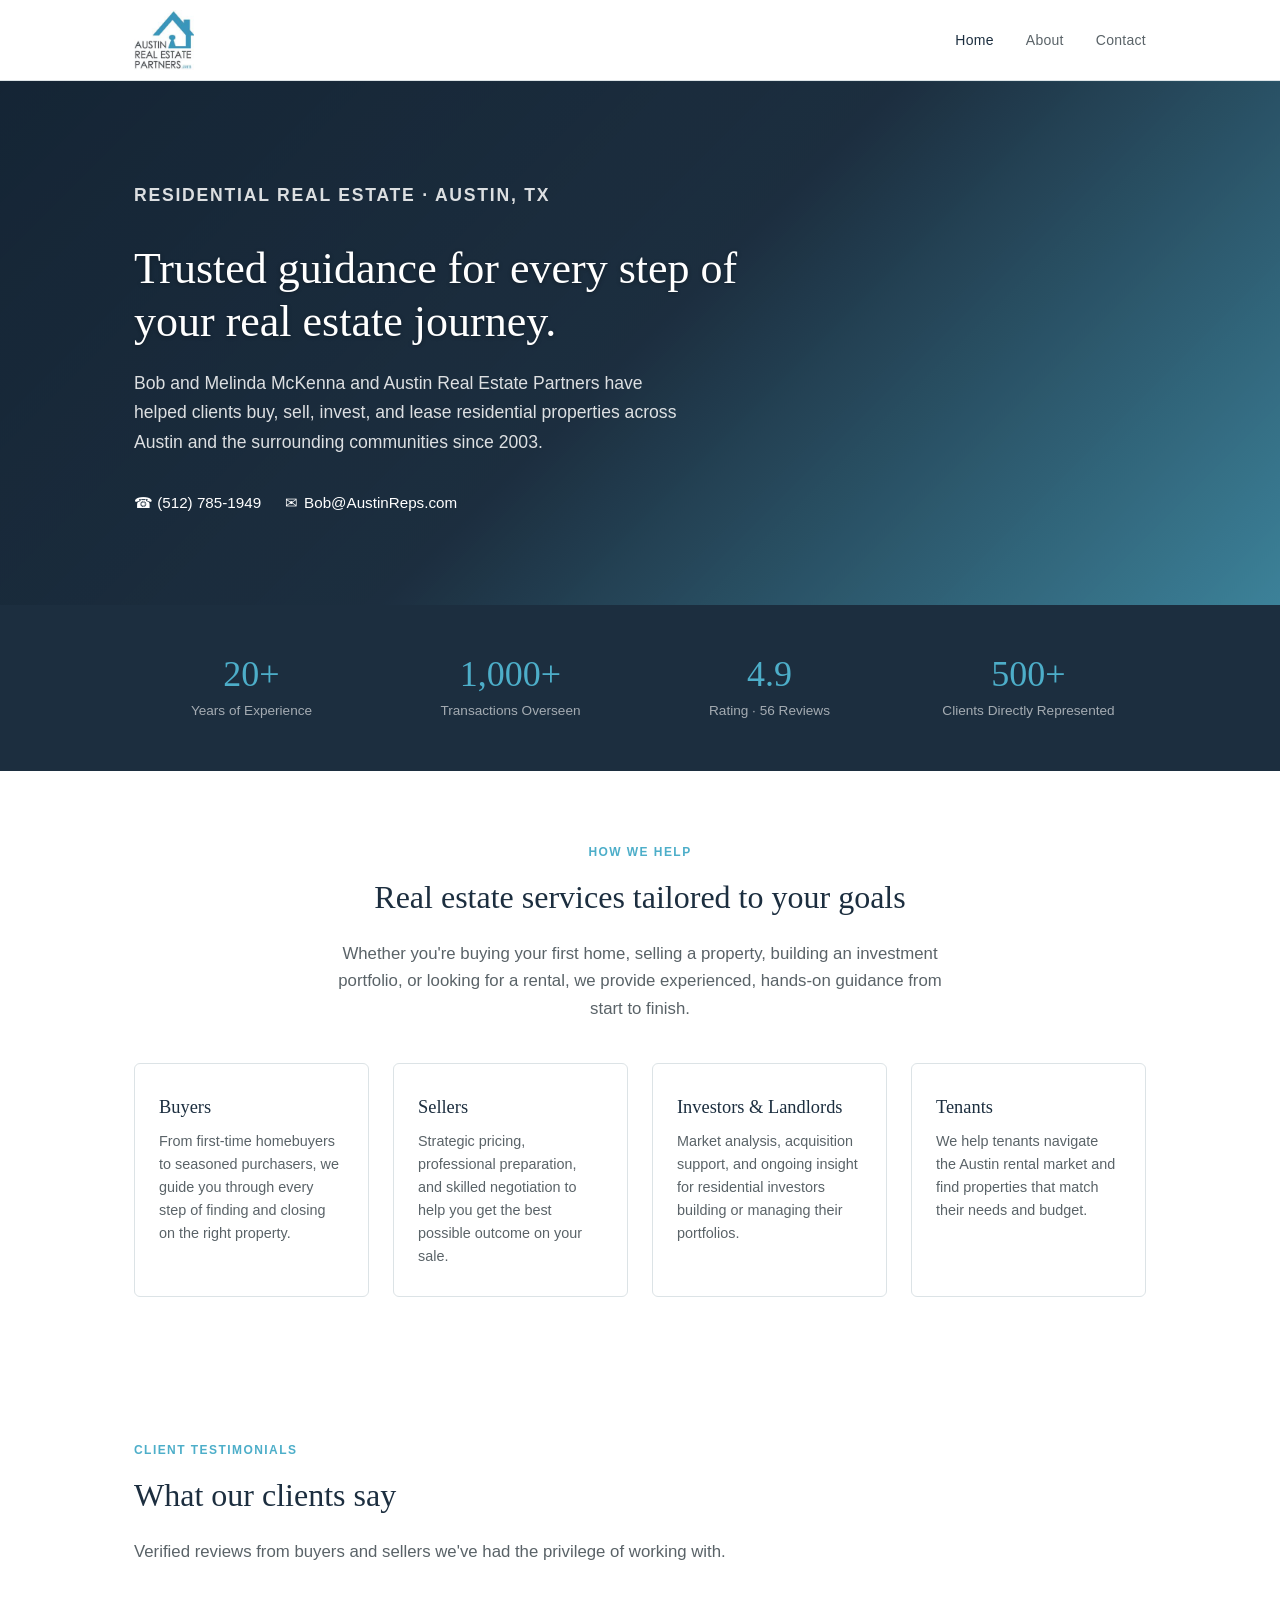
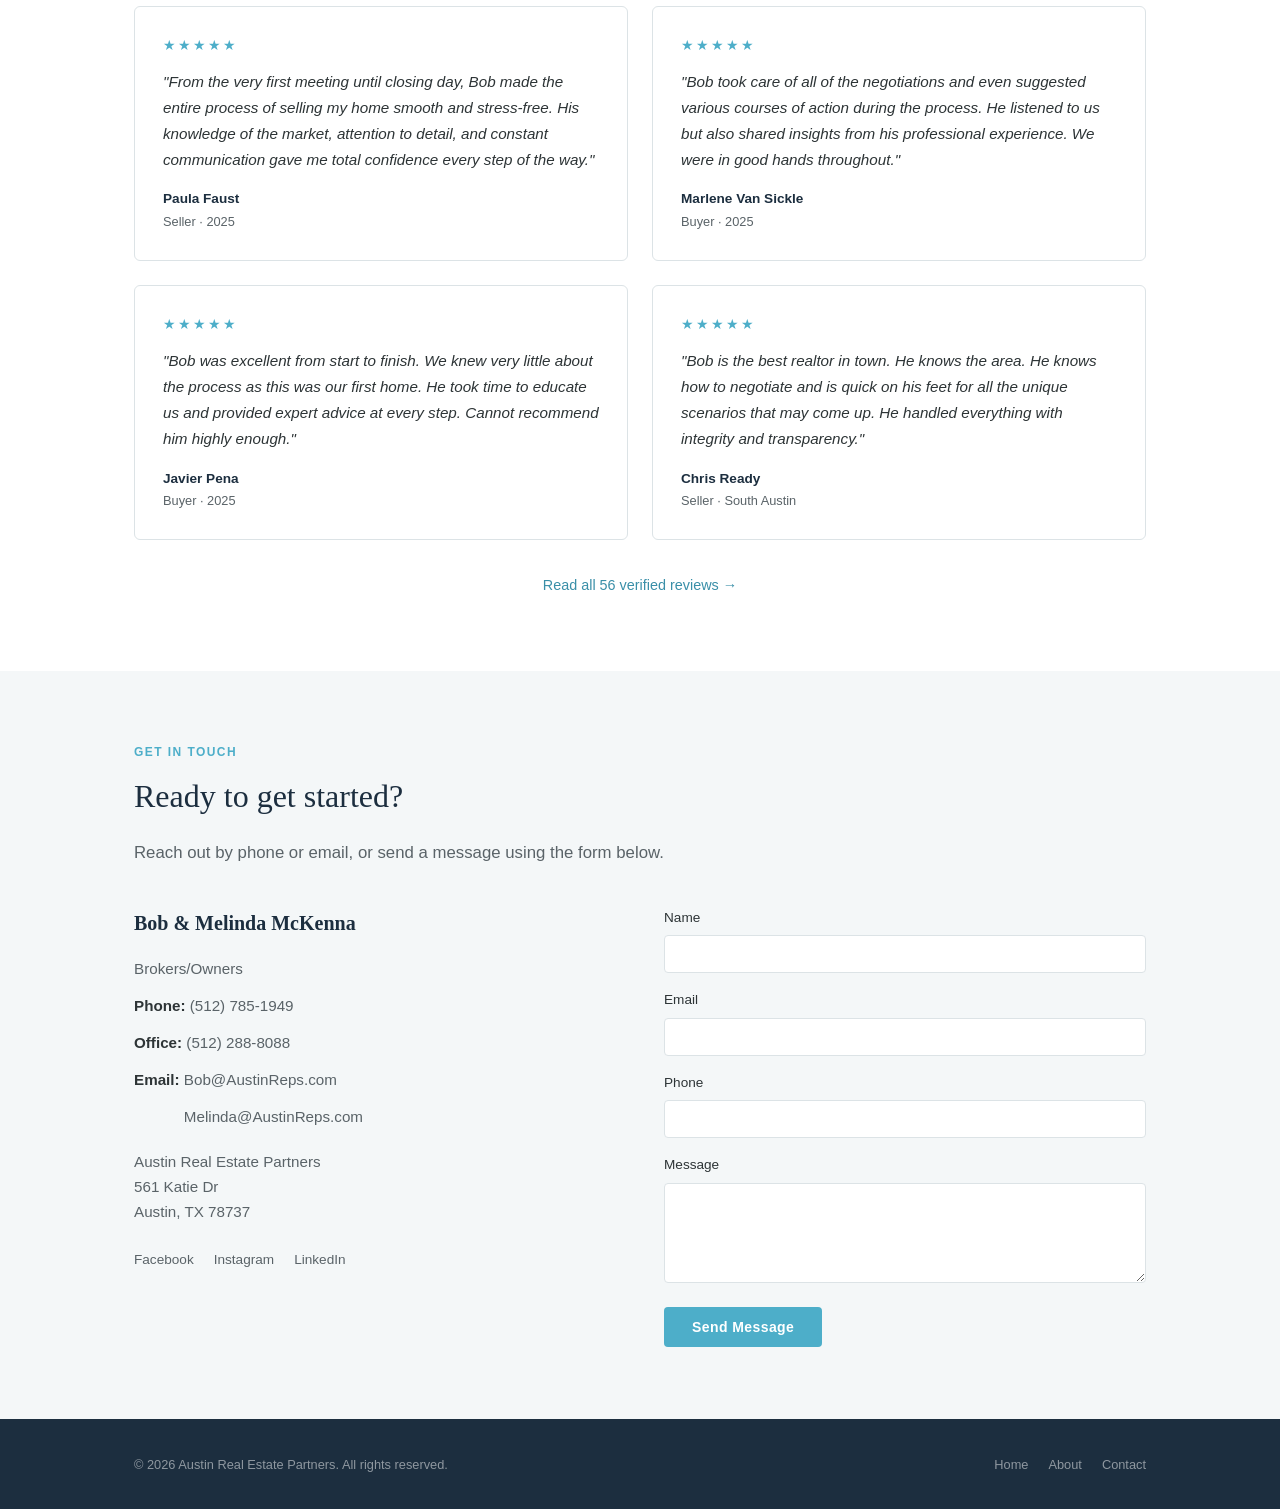
==== commit e806c88d: "Add Melinda McKenna as co-broker/owner throughout the site Both Bob and Melinda McKenna are now list" ====
--- a/index.html
+++ b/index.html
@@ -3,8 +3,8 @@
 <head>
   <meta charset="UTF-8">
   <meta name="viewport" content="width=device-width, initial-scale=1.0">
-  <title>Austin Real Estate Partners | Bob McKenna, Broker</title>
-  <meta name="description" content="Austin Real Estate Partners — Residential real estate brokerage serving Austin and surrounding areas. Broker Bob McKenna brings 20+ years of experience helping buyers, sellers, investors, and tenants.">
+  <title>Austin Real Estate Partners | Bob &amp; Melinda McKenna, Brokers</title>
+  <meta name="description" content="Austin Real Estate Partners — Residential real estate brokerage serving Austin and surrounding areas. Bob and Melinda McKenna bring 20+ years of experience helping buyers, sellers, investors, and tenants.">
   <link rel="stylesheet" href="css/styles.css">
 </head>
 <body>
@@ -32,7 +32,7 @@
       <div class="hero-inner">
         <p class="hero-label">Residential Real Estate &middot; Austin, TX</p>
         <h1>Trusted guidance for every step of your real estate journey.</h1>
-        <p>Bob McKenna and Austin Real Estate Partners have helped clients buy, sell, invest, and lease residential properties across Austin and the surrounding communities since 2003.</p>
+        <p>Bob and Melinda McKenna and Austin Real Estate Partners have helped clients buy, sell, invest, and lease residential properties across Austin and the surrounding communities since 2003.</p>
         <div class="hero-contact">
           <a href="tel:5127851949">&#9742; (512) 785-1949</a>
           <a id="hero-email" href="#">&#9993; <span id="hero-email-text"></span></a>
@@ -138,8 +138,8 @@
       <p class="section-subtitle">Reach out by phone or email, or send a message using the form below.</p>
       <div class="contact-grid">
         <div class="contact-info">
-          <h3>Bob McKenna, MBA</h3>
-          <p class="contact-detail">Broker/Owner &middot; License #486811</p>
+          <h3>Bob &amp; Melinda McKenna</h3>
+          <p class="contact-detail">Brokers/Owners</p>
           <p class="contact-detail">
             <strong>Phone:</strong> <a href="tel:5127851949">(512) 785-1949</a>
           </p>
@@ -147,7 +147,10 @@
             <strong>Office:</strong> <a href="tel:5122888088">(512) 288-8088</a>
           </p>
           <p class="contact-detail">
-            <strong>Email:</strong> <a id="contact-email" href="#"></a>
+            <strong>Email:</strong> <a id="contact-email-bob" href="#"></a>
+          </p>
+          <p class="contact-detail">
+            <span style="visibility:hidden"><strong>Email:</strong></span> <a id="contact-email-melinda" href="#"></a>
           </p>
           <p class="contact-detail" style="margin-top: 20px;">
             Austin Real Estate Partners<br>
@@ -195,14 +198,17 @@
 
   <script>
     (function(){
-      var u='Bob',d='AustinReps',t='com',e=u+'@'+d+'.'+t;
-      var ml='mai'+'lto:'+e;
+      var d='AustinReps',t='com';
+      var b='Bob'+'@'+d+'.'+t;
+      var m='Melinda'+'@'+d+'.'+t;
       var h=document.getElementById('hero-email');
-      if(h){h.href=ml;document.getElementById('hero-email-text').textContent=e;}
-      var c=document.getElementById('contact-email');
-      if(c){c.href=ml;c.textContent=e;}
+      if(h){h.href='mai'+'lto:'+b;document.getElementById('hero-email-text').textContent=b;}
+      var cb=document.getElementById('contact-email-bob');
+      if(cb){cb.href='mai'+'lto:'+b;cb.textContent=b;}
+      var cm=document.getElementById('contact-email-melinda');
+      if(cm){cm.href='mai'+'lto:'+m;cm.textContent=m;}
       var f=document.getElementById('contact-form');
-      if(f){f.action='https://formsubmit.co/'+e;}
+      if(f){f.action='https://formsubmit.co/'+b;}
     })();
   </script>
 </body>
